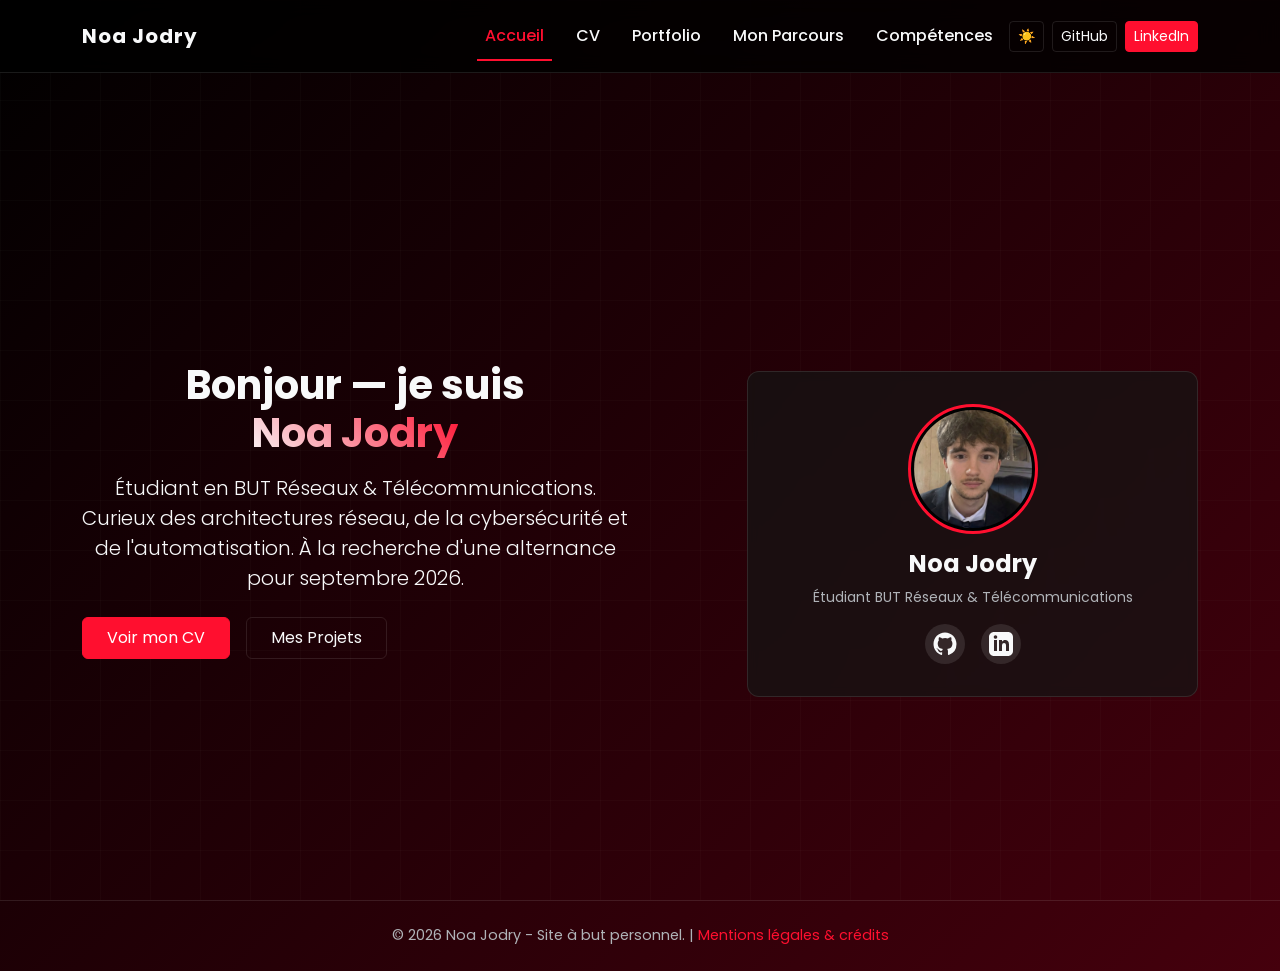
==== index.html @ b51e87b1 "Add files via upload" ====
<!DOCTYPE html>
<html lang="fr">
<head>
  <meta charset="utf-8" />
  <meta name="viewport" content="width=device-width,initial-scale=1" />
  <title>Noa Jodry — Portfolio R&T</title>
  <link href="https://cdn.jsdelivr.net/npm/bootstrap@5.3.2/dist/css/bootstrap.min.css" rel="stylesheet">
  <link rel="stylesheet" href="assets/css/style.css">
  <link rel="icon" type="image/png" href="assets/favicon.png">
</head>
<body>

  <nav id="mainNavbar" class="navbar navbar-expand-lg fixed-top">
    <div class="container">
      <a class="navbar-brand fw-bold" href="index.html">Noa Jodry</a>
      <button class="navbar-toggler" type="button" data-bs-toggle="collapse" data-bs-target="#navCollapse">
        <span class="navbar-toggler-icon"></span>
      </button>
      <div class="collapse navbar-collapse" id="navCollapse">
        <ul class="navbar-nav ms-auto align-items-lg-center">
          <li class="nav-item"><a class="nav-link active" href="index.html">Accueil</a></li>
          <li class="nav-item"><a class="nav-link" href="cv.html">CV</a></li>
          <li class="nav-item"><a class="nav-link" href="portfolio.html">Portfolio</a></li>
          <li class="nav-item"><a class="nav-link" href="parcours.html">Mon Parcours</a></li>
          <li class="nav-item"><a class="nav-link" href="competences.html">Compétences</a></li>
          
          <li class="nav-item ms-2">
            <button id="theme-toggle" class="btn btn-outline-light btn-sm" title="Changer de thème">
              <span id="icon-theme">☀️</span> 
            </button>
          </li>
          
          <li class="nav-item ms-2 d-none d-lg-block"><a class="btn btn-outline-light btn-sm" href="https://github.com/Nowaaa7" target="_blank">GitHub</a></li>
          <li class="nav-item ms-2 d-none d-lg-block"><a class="btn btn-primary btn-sm" href="https://www.linkedin.com/in/noa-jodry-8a71953a7/" target="_blank">LinkedIn</a></li>
        </ul>
      </div>
    </div>
  </nav>

  <section class="hero d-flex align-items-center">
    <div class="container">
      <div class="row align-items-center">
        <div class="col-lg-6 reveal">
          <h1 class="display-4 fw-bold mb-3">
            Bonjour — je suis <br><span class="name-gradient">Noa Jodry</span>
          </h1>
          <p class="lead mb-4">
            Étudiant en BUT Réseaux & Télécommunications. Curieux des architectures réseau, de la cybersécurité et de l'automatisation. À la recherche d'une alternance pour septembre 2026.
          </p>
          <div class="d-flex gap-3">
            <a href="cv.html" class="btn btn-primary px-4 py-2">Voir mon CV</a>
            <a href="portfolio.html" class="btn btn-outline-light px-4 py-2">Mes Projets</a>
          </div>
        </div>
        <div class="col-lg-5 offset-lg-1 mt-5 mt-lg-0 reveal delay-1">
          <div class="profile-card">
            
            <img src="assets/img/profile.png" alt="Noa Jodry" class="profile-img mb-3">
            
            <h3 class="h4 fw-bold">Noa Jodry</h3>
            <p class="text-muted small">Étudiant BUT Réseaux & Télécommunications</p>
            <div class="mt-3 d-flex justify-content-center gap-3">
              <a class="social-btn" href="https://github.com/Nowaaa7" target="_blank" title="GitHub">
                <svg width="24" height="24" viewBox="0 0 24 24" fill="currentColor"><path d="M12 .5C5.65.5.5 5.64.5 12c0 5.08 3.29 9.39 7.86 10.91.58.11.79-.25.79-.56 0-.28-.01-1.02-.01-2-3.2.7-3.88-1.54-3.88-1.54-.53-1.35-1.3-1.71-1.3-1.71-1.06-.72.08-.7.08-.7 1.17.08 1.79 1.2 1.79 1.2 1.04 1.78 2.73 1.27 3.4.97.11-.76.41-1.27.74-1.56-2.56-.29-5.25-1.28-5.25-5.68 0-1.26.45-2.29 1.19-3.1-.12-.29-.52-1.45.11-3.02 0 0 .97-.31 3.17 1.18a11 11 0 0 1 5.77 0c2.2-1.49 3.17-1.18 3.17-1.18.63 1.57.23 2.73.11 3.02.74.81 1.19 1.84 1.19 3.1 0 4.41-2.7 5.39-5.27 5.67.42.36.8 1.07.8 2.16 0 1.56-.01 2.82-.01 3.2 0 .31.21.68.8.56A11.5 11.5 0 0 0 23.5 12C23.5 5.64 18.35.5 12 .5z"></path></svg>
              </a>
              <a class="social-btn" href="https://www.linkedin.com/in/noa-jodry/" target="_blank" title="LinkedIn">
                <svg width="24" height="24" viewBox="0 0 24 24" fill="currentColor"><path d="M19 0h-14c-2.761 0-5 2.239-5 5v14c0 2.761 2.239 5 5 5h14c2.762 0 5-2.239 5-5v-14c0-2.761-2.238-5-5-5zm-11 19h-3v-11h3v11zm-1.5-12.268c-.966 0-1.75-.79-1.75-1.764s.784-1.764 1.75-1.764 1.75.79 1.75 1.764-.783 1.764-1.75 1.764zm13.5 12.268h-3v-5.604c0-3.368-4-3.113-4 0v5.604h-3v-11h3v1.765c1.396-2.586 7-2.777 7 2.476v6.759z"/></svg>
              </a>
            </div>
          </div>
        </div>
      </div>
    </div>
  </section>

  <footer class="site-footer text-center">
    <div class="container">
      <p class="mb-0 text-muted">© <span id="year"></span> Noa Jodry - Site à but personnel. | <a href="mentions_legales.html">Mentions légales & crédits</a></p>
    </div>
  </footer>

  <script src="https://cdn.jsdelivr.net/npm/bootstrap@5.3.2/dist/js/bootstrap.bundle.min.js"></script>
  <script src="assets/js/main.js"></script>
</body>
</html>
---- assets/css/style.css ----
/* =========================================
   VARIABLES & THÈMES
   ========================================= */
@import url('https://fonts.googleapis.com/css2?family=Poppins:wght@300;400;500;600;700&display=swap');

:root {
    /* --- TYPOGRAPHIE --- */
    --font-main: 'Poppins', sans-serif;

    /* --- THÈME PAR DÉFAUT (SOMBRE / ROUGE) --- */
    --primary-color: #ff0f2f;       /* Rouge Néon */
    --secondary-color: #d0001f;     /* Rouge Foncé */
    --bg-body: #000000;             
    --bg-card: rgba(20, 20, 20, 0.7); 
    --text-main: #f8f9fa;           
    --text-muted: #b0b3b8;          
    --border-color: rgba(255, 255, 255, 0.1);
    
    /* Animation SOMBRE (Plus visible) */
    --bg-gradient: linear-gradient(-45deg, #000000, #2b0005, #5c0011, #000000);
}

/* --- THÈME CLAIR (BLANC / BLEU FONCÉ) --- */
[data-theme="light"] {
    --primary-color: #0056b3;       
    --secondary-color: #004494;     
    --bg-body: #ffffff;             
    --bg-card: rgba(255, 255, 255, 0.85); 
    --text-main: #212529;           
    --text-muted: #6c757d;          
    --border-color: rgba(0, 0, 0, 0.1);

    /* Animation CLAIRE (Plus visible) */
    --bg-gradient: linear-gradient(-45deg, #ffffff, #d6eaff, #b3d7ff, #ffffff);
}

/* =========================================
   CONFIGURATION BODY (ANIMATION)
   ========================================= */
html { scroll-behavior: smooth; }

body {
    font-family: var(--font-main);
    color: var(--text-main) !important;
    overflow-x: hidden;
    min-height: 100vh;

    /* APPLICATION DE L'ANIMATION */
    background: var(--bg-gradient) !important; 
    background-size: 400% 400% !important;
    animation: dark-breath 12s ease infinite; 
}
/* =========================================
   LIGHTBOX (Zoom sur image)
   ========================================= */
/* Style pour indiquer que l'image est cliquable */
.zoomable-image {
    cursor: zoom-in;
    transition: transform 0.3s ease, box-shadow 0.3s ease;
}
.zoomable-image:hover {
    transform: scale(1.02);
    box-shadow: 0 5px 15px rgba(255, 15, 47, 0.4);
}
[data-theme="light"] .zoomable-image:hover {
    box-shadow: 0 5px 15px rgba(0, 86, 179, 0.4);
}

/* Le fond noir semi-transparent qui prend tout l'écran */
#lightbox {
    display: none; /* Caché par défaut */
    position: fixed;
    z-index: 9999; /* Au-dessus de tout le reste */
    top: 0;
    left: 0;
    width: 100vw;
    height: 100vh;
    background-color: rgba(0, 0, 0, 0.9);
    align-items: center;
    justify-content: center;
    cursor: zoom-out;
}

/* L'image agrandie au centre */
#lightbox img {
    max-width: 90%;
    max-height: 90vh;
    box-shadow: 0 0 30px rgba(0,0,0,0.8);
    border: 2px solid var(--border-color);
    border-radius: 8px;
    /* Petite animation d'apparition */
    animation: fadeInZoom 0.3s ease; 
}

@keyframes fadeInZoom {
    from { opacity: 0; transform: scale(0.9); }
    to { opacity: 1; transform: scale(1); }
}

/* Le bouton pour fermer (la croix en haut à droite) */
#lightbox-close {
    position: absolute;
    top: 20px;
    right: 30px;
    color: white;
    font-size: 40px;
    font-weight: bold;
    cursor: pointer;
    transition: color 0.3s ease;
}
#lightbox-close:hover {
    color: var(--primary-color);
}
/* La grille "Réseau" qui couvre tout le site */
body::before {
    content: "";
    position: fixed; 
    top: 0; left: 0; width: 100%; height: 100%;
    background-image: 
        linear-gradient(rgba(255, 255, 255, 0.02) 1px, transparent 1px),
        linear-gradient(90deg, rgba(255, 255, 255, 0.02) 1px, transparent 1px);
    background-size: 50px 50px;
    pointer-events: none;
    z-index: -1; 
}

/* Grille noire pour le mode clair */
[data-theme="light"] body::before {
    background-image: 
        linear-gradient(rgba(0, 0, 0, 0.05) 1px, transparent 1px),
        linear-gradient(90deg, rgba(0, 0, 0, 0.05) 1px, transparent 1px) !important;
}

@keyframes dark-breath {
    0% { background-position: 0% 50%; }
    50% { background-position: 100% 50%; }
    100% { background-position: 0% 50%; }
}

::selection { background: var(--primary-color); color: #ffffff; }

/* =========================================
   OVERRIDES BOOTSTRAP 
   ========================================= */
.text-primary { color: var(--primary-color) !important; }
.bg-primary { background-color: var(--primary-color) !important; }
.text-danger { color: var(--primary-color) !important; }
.border-danger { border-color: var(--primary-color) !important; }
.text-muted { color: var(--text-muted) !important; }

.btn-primary {
    background-color: var(--primary-color) !important;
    border-color: var(--primary-color) !important;
    color: white !important;
}
.btn-primary:hover {
    background-color: var(--secondary-color) !important;
    border-color: var(--secondary-color) !important;
}
.btn-outline-primary {
    color: var(--primary-color) !important;
    border-color: var(--primary-color) !important;
}
.btn-outline-primary:hover {
    background-color: var(--primary-color) !important;
    color: #ffffff !important;
}
.btn-outline-light {
    color: var(--text-main) !important;
    border-color: var(--border-color) !important;
}
.btn-outline-light:hover {
    background-color: var(--primary-color) !important;
    border-color: var(--primary-color) !important;
    color: #ffffff !important;
}

a { color: var(--primary-color); text-decoration: none; transition: 0.3s; }
a:hover { color: var(--secondary-color); }
p, h1, h2, h3, h4, h5, h6, li, span, div { color: inherit; }

/* =========================================
   NAVIGATION (Navbar)
   ========================================= */
#mainNavbar {
    background: rgba(0, 0, 0, 0.8);
    backdrop-filter: blur(10px);
    border-bottom: 1px solid var(--border-color);
    padding: 1rem 0;
    transition: all 0.3s ease;
}
[data-theme="light"] #mainNavbar { background: rgba(255, 255, 255, 0.9); }

.navbar-brand { font-weight: 700; letter-spacing: 1px; color: var(--text-main) !important; }
.navbar-brand:hover { color: var(--primary-color) !important; }

.nav-link { font-weight: 500; margin-left: 1rem; position: relative; color: var(--text-main) !important; }
.nav-link:hover, .nav-link.active { color: var(--primary-color) !important; }
.nav-link::after {
    content: ''; position: absolute; width: 0; height: 2px;
    bottom: -5px; left: 0; background-color: var(--primary-color);
    transition: width 0.3s ease;
}
.nav-link:hover::after, .nav-link.active::after { width: 100%; }

/* =========================================
   CARTES & ÉLÉMENTS
   ========================================= */
.card, .profile-card, .sticky-card {
    background-color: var(--bg-card) !important;
    backdrop-filter: blur(5px);
    border: 1px solid var(--border-color) !important;
    border-radius: 12px;
    transition: transform 0.3s, box-shadow 0.3s, border-color 0.3s;
    color: var(--text-main) !important;
}
.profile-card, .sticky-card { padding: 2rem; text-align: center; }
.sticky-card { position: sticky; top: 100px; }

.profile-img {
    width: 130px; height: 130px; border-radius: 50%;
    object-fit: cover; border: 3px solid var(--primary-color);
    padding: 3px; background-color: var(--bg-body);
}

.card:hover, .profile-card:hover {
    transform: translateY(-5px);
    box-shadow: 0 10px 30px rgba(255, 15, 47, 0.15);
    border-color: var(--primary-color) !important;
}

[data-theme="light"] .card:hover { box-shadow: 0 10px 30px rgba(0, 86, 179, 0.15); }

/* Timeline CV */
.timeline-item {
    border-left: 2px solid var(--border-color);
    padding-left: 1.5rem; padding-bottom: 2rem; position: relative;
}
.timeline-item::before {
    content: ''; position: absolute; left: -6px; top: 5px;
    width: 10px; height: 10px; border-radius: 50%;
    background-color: var(--primary-color);
    box-shadow: 0 0 10px var(--primary-color);
}

/* Boutons réseaux sociaux */
.social-btn {
    width: 40px; height: 40px; display: inline-flex;
    align-items: center; justify-content: center;
    border-radius: 50%; background: var(--border-color);
    color: var(--text-main);
    transition: all 0.3s ease; border: 1px solid transparent;
}
.social-btn:hover {
    background: var(--primary-color); color: white;
    box-shadow: 0 0 15px rgba(255, 15, 47, 0.4); transform: translateY(-3px);
}
[data-theme="light"] .social-btn:hover { box-shadow: 0 0 15px rgba(0, 86, 179, 0.4); }

/* Utilitaires */
.name-gradient {
    background: linear-gradient(45deg, var(--text-main), var(--primary-color));
    -webkit-background-clip: text; -webkit-text-fill-color: transparent;
}
.hero { min-height: 100vh; padding-top: 80px; position: relative; background: transparent; }
.site-footer { background: transparent; border-top: 1px solid var(--border-color); padding: 1.5rem 0; font-size: 0.9rem; }
.reveal { opacity: 1; transform: translateY(0); transition: all 0.8s ease; }
.delay-1 { transition-delay: 0.2s; } .delay-2 { transition-delay: 0.4s; }

/* Responsive */
@media (max-width: 991px) {
    #mainNavbar { background: var(--bg-card); }
    .navbar-collapse { padding-top: 1rem; }
    .nav-link { margin: 0.5rem 0; }
    .navbar-nav .btn, .navbar-nav button { width: 100%; margin: 0.5rem 0 !important; text-align: center; }
}
    .hero { text-align: center; padding-top: 120px; }
    .hero h1 { font-size: 2.5rem; }
    .profile-card { margin-top: 3rem; }
}
/* =========================================
   OVERRIDES ONGLETS (Nav Pills)
   ========================================= */
/* Onglet sélectionné (actif) en rouge */
.nav-pills .nav-link.active, 
.nav-pills .show > .nav-link {
    background-color: var(--primary-color) !important;
    color: #ffffff !important;
}

/* Couleur du texte des onglets non sélectionnés */
.nav-pills .nav-link {
    color: var(--text-main) !important;
}

/* Couleur au survol d'un onglet non sélectionné */
.nav-pills .nav-link:hover:not(.active) {
    color: var(--primary-color) !important;
    background-color: rgba(255, 15, 47, 0.1); /* Léger fond rouge transparent */
}
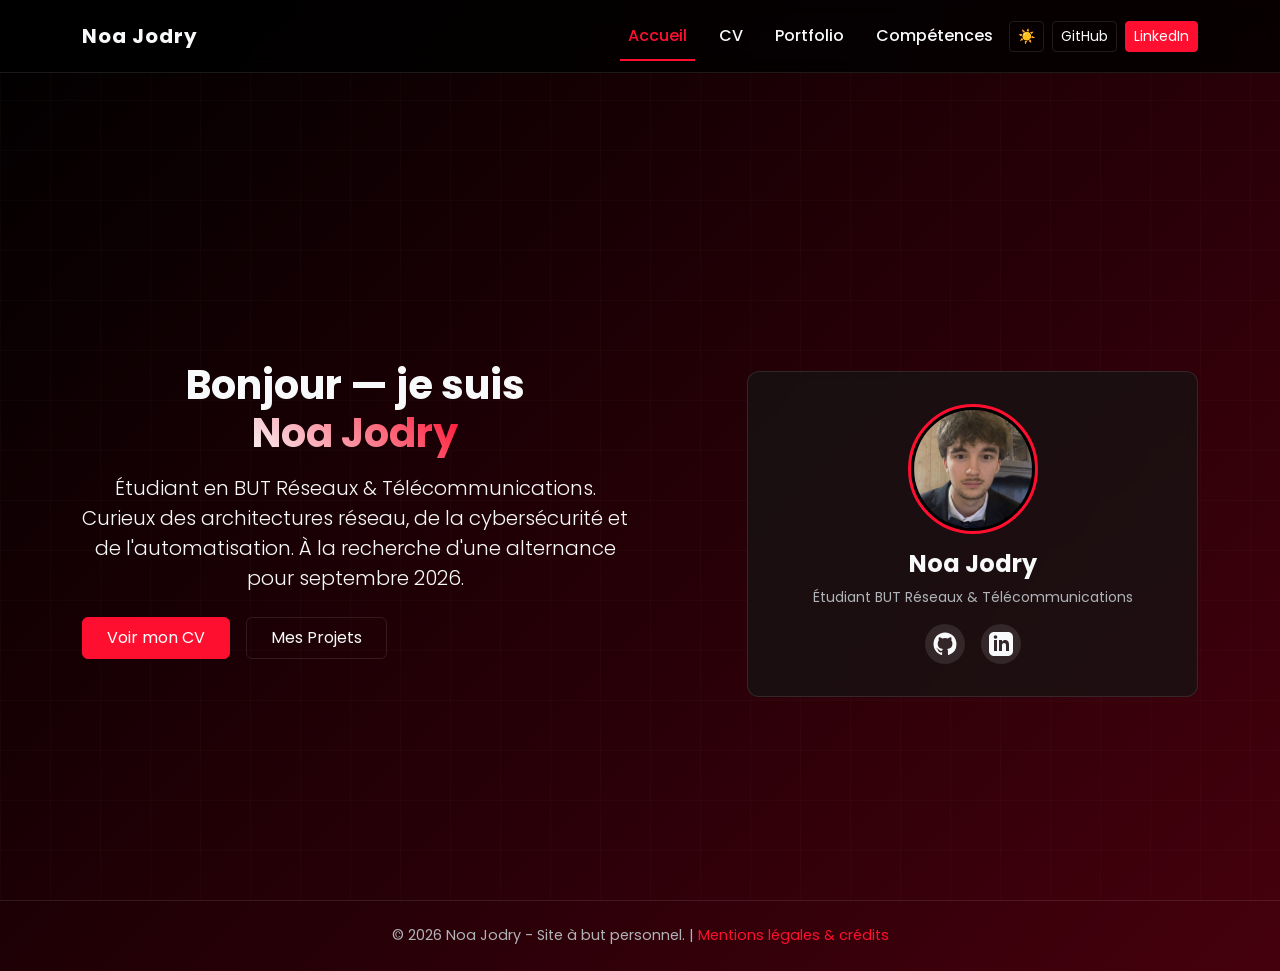
==== commit e09d766b: "Update index.html" ====
--- a/index.html
+++ b/index.html
@@ -21,7 +21,6 @@
           <li class="nav-item"><a class="nav-link active" href="index.html">Accueil</a></li>
           <li class="nav-item"><a class="nav-link" href="cv.html">CV</a></li>
           <li class="nav-item"><a class="nav-link" href="portfolio.html">Portfolio</a></li>
-          <li class="nav-item"><a class="nav-link" href="parcours.html">Mon Parcours</a></li>
           <li class="nav-item"><a class="nav-link" href="competences.html">Compétences</a></li>
           
           <li class="nav-item ms-2">
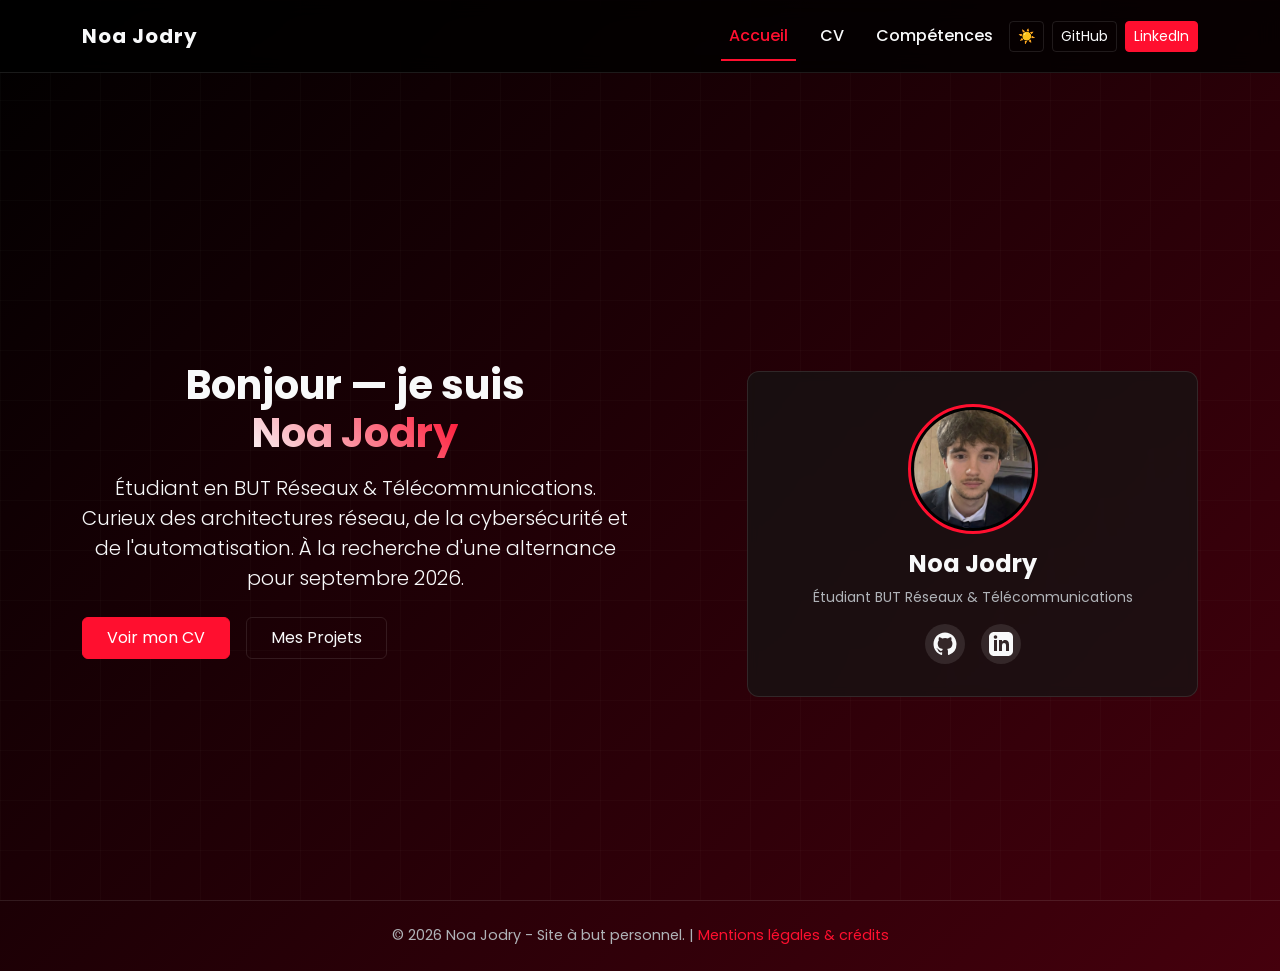
==== commit 625d16cd: "Update index.html" ====
--- a/index.html
+++ b/index.html
@@ -20,7 +20,6 @@
         <ul class="navbar-nav ms-auto align-items-lg-center">
           <li class="nav-item"><a class="nav-link active" href="index.html">Accueil</a></li>
           <li class="nav-item"><a class="nav-link" href="cv.html">CV</a></li>
-          <li class="nav-item"><a class="nav-link" href="portfolio.html">Portfolio</a></li>
           <li class="nav-item"><a class="nav-link" href="competences.html">Compétences</a></li>
           
           <li class="nav-item ms-2">
@@ -30,7 +29,7 @@
           </li>
           
           <li class="nav-item ms-2 d-none d-lg-block"><a class="btn btn-outline-light btn-sm" href="https://github.com/Nowaaa7" target="_blank">GitHub</a></li>
-          <li class="nav-item ms-2 d-none d-lg-block"><a class="btn btn-primary btn-sm" href="https://www.linkedin.com/in/noa-jodry-8a71953a7/" target="_blank">LinkedIn</a></li>
+          <li class="nav-item ms-2 d-none d-lg-block"><a class="btn btn-primary btn-sm" href="www.linkedin.com/in/noa-jodry-8a71953a7" target="_blank">LinkedIn</a></li>
         </ul>
       </div>
     </div>
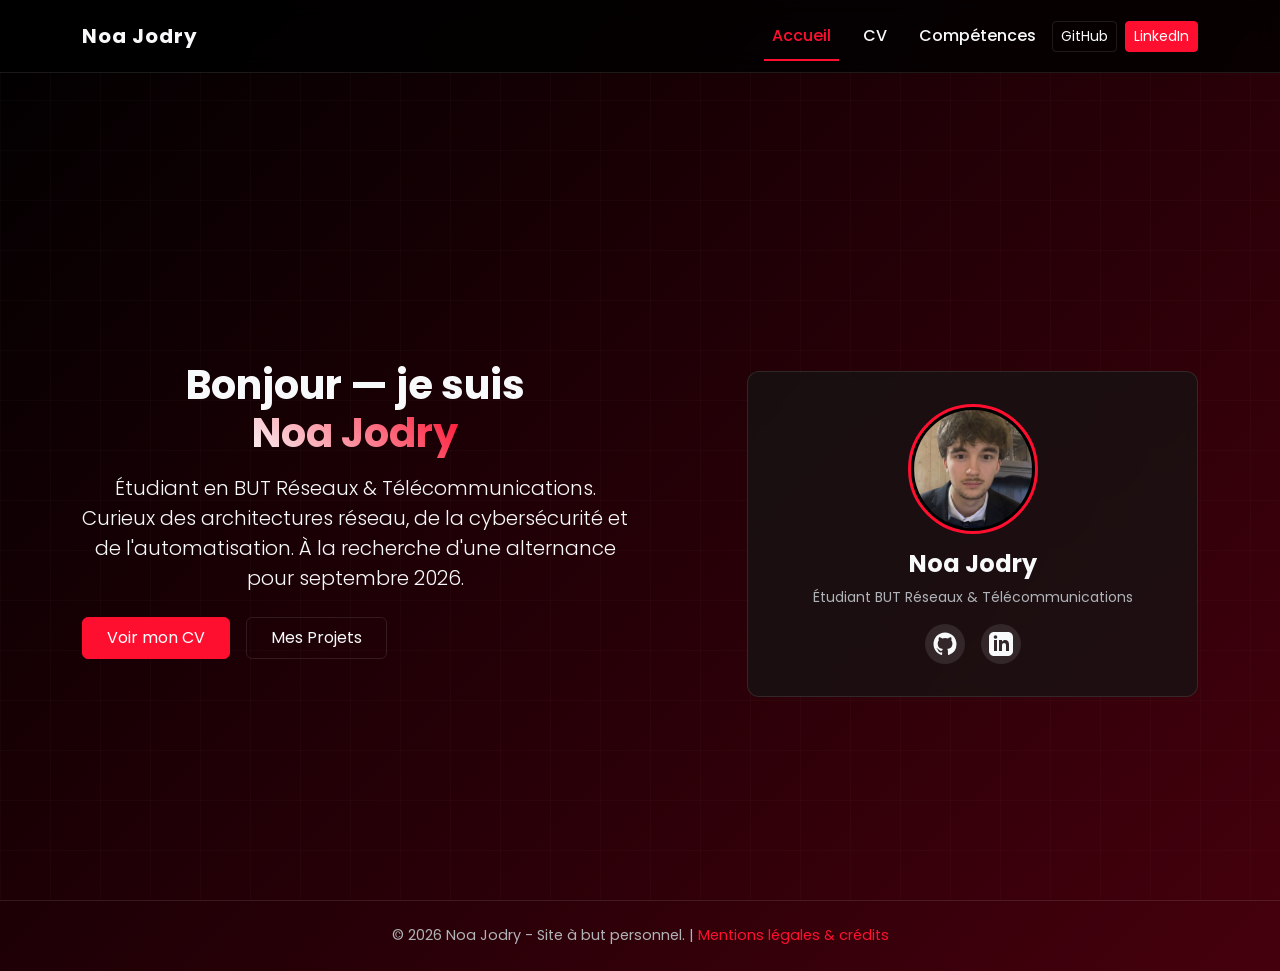
==== commit a5153040: "Update index.html" ====
--- a/index.html
+++ b/index.html
@@ -21,12 +21,6 @@
           <li class="nav-item"><a class="nav-link active" href="index.html">Accueil</a></li>
           <li class="nav-item"><a class="nav-link" href="cv.html">CV</a></li>
           <li class="nav-item"><a class="nav-link" href="competences.html">Compétences</a></li>
-          
-          <li class="nav-item ms-2">
-            <button id="theme-toggle" class="btn btn-outline-light btn-sm" title="Changer de thème">
-              <span id="icon-theme">☀️</span> 
-            </button>
-          </li>
           
           <li class="nav-item ms-2 d-none d-lg-block"><a class="btn btn-outline-light btn-sm" href="https://github.com/Nowaaa7" target="_blank">GitHub</a></li>
           <li class="nav-item ms-2 d-none d-lg-block"><a class="btn btn-primary btn-sm" href="www.linkedin.com/in/noa-jodry-8a71953a7" target="_blank">LinkedIn</a></li>
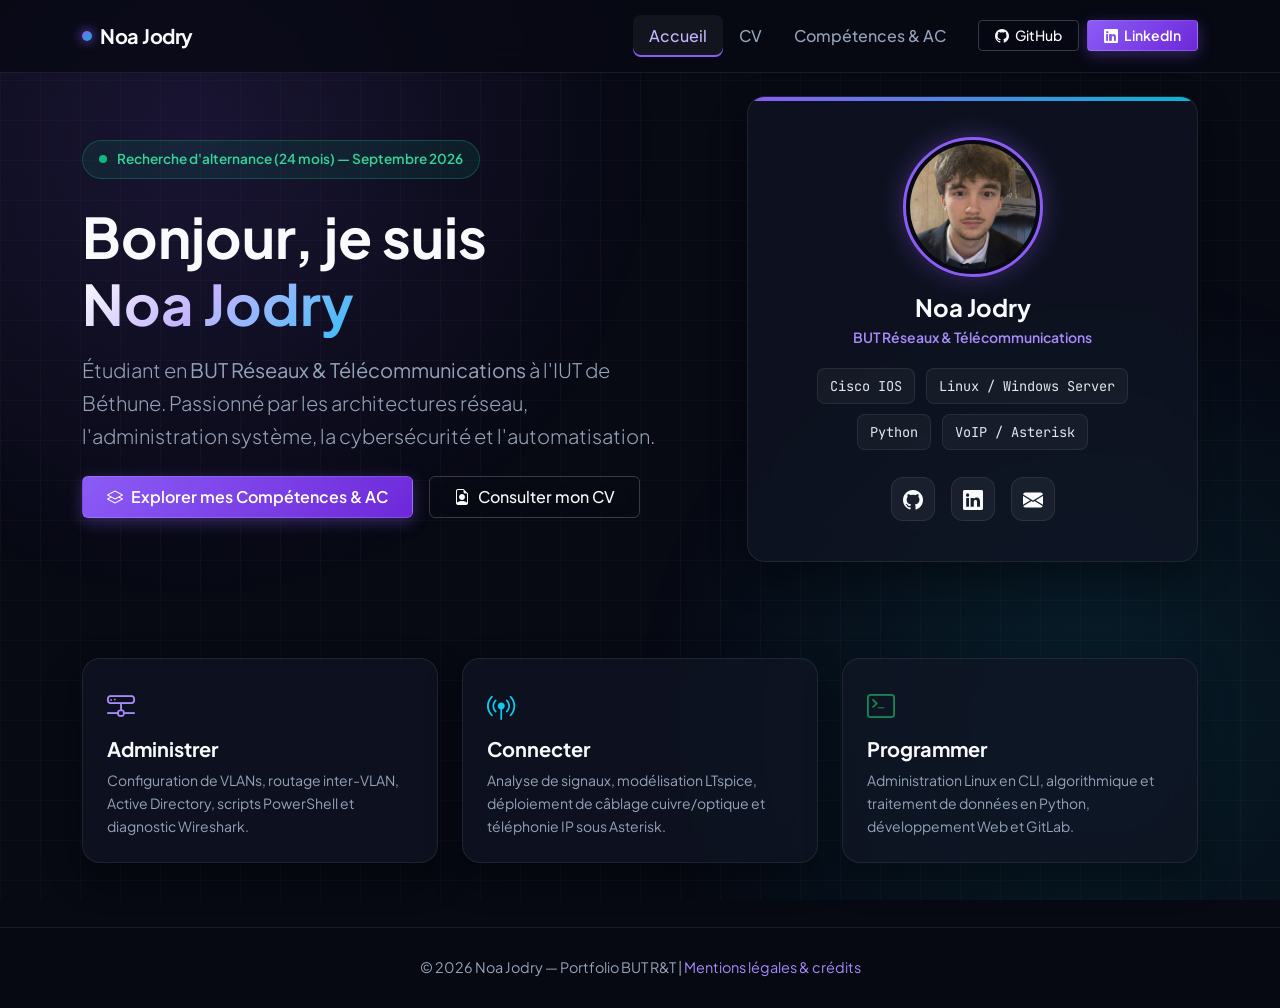
==== commit b6312deb: "Refactor index.html for improved layout and links Updated the portfolio page to enhance navigation a" ====
--- a/index.html
+++ b/index.html
@@ -5,14 +5,17 @@
   <meta name="viewport" content="width=device-width,initial-scale=1" />
   <title>Noa Jodry — Portfolio R&T</title>
   <link href="https://cdn.jsdelivr.net/npm/bootstrap@5.3.2/dist/css/bootstrap.min.css" rel="stylesheet">
+  <link href="https://cdn.jsdelivr.net/npm/bootstrap-icons@1.11.3/font/bootstrap-icons.min.css" rel="stylesheet">
   <link rel="stylesheet" href="assets/css/style.css">
   <link rel="icon" type="image/png" href="assets/favicon.png">
 </head>
 <body>
 
-  <nav id="mainNavbar" class="navbar navbar-expand-lg fixed-top">
+  <nav id="mainNavbar" class="navbar navbar-expand-lg fixed-top navbar-dark">
     <div class="container">
-      <a class="navbar-brand fw-bold" href="index.html">Noa Jodry</a>
+      <a class="navbar-brand fw-bold" href="index.html">
+        <span class="brand-dot"></span> Noa Jodry
+      </a>
       <button class="navbar-toggler" type="button" data-bs-toggle="collapse" data-bs-target="#navCollapse">
         <span class="navbar-toggler-icon"></span>
       </button>
@@ -20,10 +23,17 @@
         <ul class="navbar-nav ms-auto align-items-lg-center">
           <li class="nav-item"><a class="nav-link active" href="index.html">Accueil</a></li>
           <li class="nav-item"><a class="nav-link" href="cv.html">CV</a></li>
-          <li class="nav-item"><a class="nav-link" href="competences.html">Compétences</a></li>
-          
-          <li class="nav-item ms-2 d-none d-lg-block"><a class="btn btn-outline-light btn-sm" href="https://github.com/Nowaaa7" target="_blank">GitHub</a></li>
-          <li class="nav-item ms-2 d-none d-lg-block"><a class="btn btn-primary btn-sm" href="www.linkedin.com/in/noa-jodry-8a71953a7" target="_blank">LinkedIn</a></li>
+          <li class="nav-item"><a class="nav-link" href="competences.html">Compétences & AC</a></li>
+          <li class="nav-item ms-lg-3 mt-2 mt-lg-0">
+            <a class="btn btn-outline-light btn-sm px-3" href="https://github.com/Nowaaa7" target="_blank" rel="noopener">
+              <i class="bi bi-github me-1"></i> GitHub
+            </a>
+          </li>
+          <li class="nav-item ms-lg-2 mt-2 mt-lg-0">
+            <a class="btn btn-primary btn-sm px-3" href="https://www.linkedin.com/in/noa-jodry-8a71953a7/" target="_blank" rel="noopener">
+              <i class="bi bi-linkedin me-1"></i> LinkedIn
+            </a>
+          </li>
         </ul>
       </div>
     </div>
@@ -31,34 +41,77 @@
 
   <section class="hero d-flex align-items-center">
     <div class="container">
-      <div class="row align-items-center">
-        <div class="col-lg-6 reveal">
+      <div class="row align-items-center gy-5">
+        <div class="col-lg-7 reveal">
+          <div class="status-badge">
+            <span class="status-pulse"></span>
+            Recherche d'alternance (24 mois) — Septembre 2026
+          </div>
           <h1 class="display-4 fw-bold mb-3">
-            Bonjour — je suis <br><span class="name-gradient">Noa Jodry</span>
+            Bonjour, je suis <br><span class="name-gradient">Noa Jodry</span>
           </h1>
-          <p class="lead mb-4">
-            Étudiant en BUT Réseaux & Télécommunications. Curieux des architectures réseau, de la cybersécurité et de l'automatisation. À la recherche d'une alternance pour septembre 2026.
+          <p class="lead text-muted mb-4 pe-lg-5">
+            Étudiant en <strong>BUT Réseaux & Télécommunications</strong> à l'IUT de Béthune. Passionné par les architectures réseau, l'administration système, la cybersécurité et l'automatisation.
           </p>
-          <div class="d-flex gap-3">
-            <a href="cv.html" class="btn btn-primary px-4 py-2">Voir mon CV</a>
-            <a href="portfolio.html" class="btn btn-outline-light px-4 py-2">Mes Projets</a>
+          <div class="d-flex flex-wrap gap-3">
+            <a href="competences.html" class="btn btn-primary px-4 py-2">
+              <i class="bi bi-layers me-2"></i>Explorer mes Compétences & AC
+            </a>
+            <a href="cv.html" class="btn btn-outline-light px-4 py-2">
+              <i class="bi bi-file-earmark-person me-2"></i>Consulter mon CV
+            </a>
           </div>
         </div>
-        <div class="col-lg-5 offset-lg-1 mt-5 mt-lg-0 reveal delay-1">
-          <div class="profile-card">
+
+        <div class="col-lg-5 reveal delay-1">
+          <div class="profile-card hover-lift">
+            <img src="assets/img/profile.png" alt="Noa Jodry" class="profile-img mb-3">
+            <h2 class="h4 fw-bold mb-1">Noa Jodry</h2>
+            <p class="text-primary small fw-semibold mb-3">BUT Réseaux & Télécommunications</p>
             
-            <img src="assets/img/profile.png" alt="Noa Jodry" class="profile-img mb-3">
-            
-            <h3 class="h4 fw-bold">Noa Jodry</h3>
-            <p class="text-muted small">Étudiant BUT Réseaux & Télécommunications</p>
-            <div class="mt-3 d-flex justify-content-center gap-3">
-              <a class="social-btn" href="https://github.com/Nowaaa7" target="_blank" title="GitHub">
-                <svg width="24" height="24" viewBox="0 0 24 24" fill="currentColor"><path d="M12 .5C5.65.5.5 5.64.5 12c0 5.08 3.29 9.39 7.86 10.91.58.11.79-.25.79-.56 0-.28-.01-1.02-.01-2-3.2.7-3.88-1.54-3.88-1.54-.53-1.35-1.3-1.71-1.3-1.71-1.06-.72.08-.7.08-.7 1.17.08 1.79 1.2 1.79 1.2 1.04 1.78 2.73 1.27 3.4.97.11-.76.41-1.27.74-1.56-2.56-.29-5.25-1.28-5.25-5.68 0-1.26.45-2.29 1.19-3.1-.12-.29-.52-1.45.11-3.02 0 0 .97-.31 3.17 1.18a11 11 0 0 1 5.77 0c2.2-1.49 3.17-1.18 3.17-1.18.63 1.57.23 2.73.11 3.02.74.81 1.19 1.84 1.19 3.1 0 4.41-2.7 5.39-5.27 5.67.42.36.8 1.07.8 2.16 0 1.56-.01 2.82-.01 3.2 0 .31.21.68.8.56A11.5 11.5 0 0 0 23.5 12C23.5 5.64 18.35.5 12 .5z"></path></svg>
+            <div class="d-flex flex-wrap justify-content-center gap-1 mb-4">
+              <span class="skill-tag">Cisco IOS</span>
+              <span class="skill-tag">Linux / Windows Server</span>
+              <span class="skill-tag">Python</span>
+              <span class="skill-tag">VoIP / Asterisk</span>
+            </div>
+
+            <div class="d-flex justify-content-center gap-3">
+              <a class="social-btn" href="https://github.com/Nowaaa7" target="_blank" rel="noopener" title="GitHub">
+                <i class="bi bi-github fs-5"></i>
               </a>
-              <a class="social-btn" href="https://www.linkedin.com/in/noa-jodry/" target="_blank" title="LinkedIn">
-                <svg width="24" height="24" viewBox="0 0 24 24" fill="currentColor"><path d="M19 0h-14c-2.761 0-5 2.239-5 5v14c0 2.761 2.239 5 5 5h14c2.762 0 5-2.239 5-5v-14c0-2.761-2.238-5-5-5zm-11 19h-3v-11h3v11zm-1.5-12.268c-.966 0-1.75-.79-1.75-1.764s.784-1.764 1.75-1.764 1.75.79 1.75 1.764-.783 1.764-1.75 1.764zm13.5 12.268h-3v-5.604c0-3.368-4-3.113-4 0v5.604h-3v-11h3v1.765c1.396-2.586 7-2.777 7 2.476v6.759z"/></svg>
+              <a class="social-btn" href="https://www.linkedin.com/in/noa-jodry-8a71953a7/" target="_blank" rel="noopener" title="LinkedIn">
+                <i class="bi bi-linkedin fs-5"></i>
+              </a>
+              <a class="social-btn" href="mailto:noajodry7@gmail.com" title="Me contacter par email">
+                <i class="bi bi-envelope-fill fs-5"></i>
               </a>
             </div>
+          </div>
+        </div>
+      </div>
+
+      <!-- Aperçu rapide des 3 pôles du référentiel -->
+      <div class="row g-4 mt-5 pt-4 reveal delay-2">
+        <div class="col-md-4">
+          <div class="glass-card p-4 h-100 hover-lift">
+            <div class="text-primary fs-3 mb-2"><i class="bi bi-hdd-network"></i></div>
+            <h3 class="h5 fw-bold">Administrer</h3>
+            <p class="text-muted small mb-0">Configuration de VLANs, routage inter-VLAN, Active Directory, scripts PowerShell et diagnostic Wireshark.</p>
+          </div>
+        </div>
+        <div class="col-md-4">
+          <div class="glass-card p-4 h-100 hover-lift">
+            <div class="text-info fs-3 mb-2"><i class="bi bi-broadcast-pin"></i></div>
+            <h3 class="h5 fw-bold">Connecter</h3>
+            <p class="text-muted small mb-0">Analyse de signaux, modélisation LTspice, déploiement de câblage cuivre/optique et téléphonie IP sous Asterisk.</p>
+          </div>
+        </div>
+        <div class="col-md-4">
+          <div class="glass-card p-4 h-100 hover-lift">
+            <div class="text-success fs-3 mb-2"><i class="bi bi-terminal"></i></div>
+            <h3 class="h5 fw-bold">Programmer</h3>
+            <p class="text-muted small mb-0">Administration Linux en CLI, algorithmique et traitement de données en Python, développement Web et GitLab.</p>
           </div>
         </div>
       </div>
@@ -67,7 +120,7 @@
 
   <footer class="site-footer text-center">
     <div class="container">
-      <p class="mb-0 text-muted">© <span id="year"></span> Noa Jodry - Site à but personnel. | <a href="mentions_legales.html">Mentions légales & crédits</a></p>
+      <p class="mb-0 text-muted">© <span id="year"></span> Noa Jodry — Portfolio BUT R&T | <a href="mentions_legales.html">Mentions légales & crédits</a></p>
     </div>
   </footer>
 
--- a/assets/css/style.css
+++ b/assets/css/style.css
@@ -1,300 +1,540 @@
-/* =========================================
-   VARIABLES & THÈMES
-   ========================================= */
-@import url('https://fonts.googleapis.com/css2?family=Poppins:wght@300;400;500;600;700&display=swap');
+@import url('https://fonts.googleapis.com/css2?family=JetBrains+Mono:wght@400;500;600&family=Plus+Jakarta+Sans:wght@300;400;500;600;700;800&display=swap');
 
 :root {
-    /* --- TYPOGRAPHIE --- */
-    --font-main: 'Poppins', sans-serif;
-
-    /* --- THÈME PAR DÉFAUT (SOMBRE / ROUGE) --- */
-    --primary-color: #ff0f2f;       /* Rouge Néon */
-    --secondary-color: #d0001f;     /* Rouge Foncé */
-    --bg-body: #000000;             
-    --bg-card: rgba(20, 20, 20, 0.7); 
-    --text-main: #f8f9fa;           
-    --text-muted: #b0b3b8;          
-    --border-color: rgba(255, 255, 255, 0.1);
-    
-    /* Animation SOMBRE (Plus visible) */
-    --bg-gradient: linear-gradient(-45deg, #000000, #2b0005, #5c0011, #000000);
-}
-
-/* --- THÈME CLAIR (BLANC / BLEU FONCÉ) --- */
-[data-theme="light"] {
-    --primary-color: #0056b3;       
-    --secondary-color: #004494;     
-    --bg-body: #ffffff;             
-    --bg-card: rgba(255, 255, 255, 0.85); 
-    --text-main: #212529;           
-    --text-muted: #6c757d;          
-    --border-color: rgba(0, 0, 0, 0.1);
-
-    /* Animation CLAIRE (Plus visible) */
-    --bg-gradient: linear-gradient(-45deg, #ffffff, #d6eaff, #b3d7ff, #ffffff);
-}
-
-/* =========================================
-   CONFIGURATION BODY (ANIMATION)
-   ========================================= */
-html { scroll-behavior: smooth; }
+  --bg-dark: #070913;
+  --bg-card: rgba(17, 22, 37, 0.72);
+  --bg-card-hover: rgba(24, 31, 52, 0.85);
+  --primary: #8b5cf6;
+  --primary-glow: rgba(139, 92, 246, 0.35);
+  --secondary: #06b6d4;
+  --secondary-glow: rgba(6, 182, 212, 0.25);
+  --accent-success: #10b981;
+  --accent-warning: #f59e0b;
+  --accent-danger: #ef4444;
+  --text-main: #f8fafc;
+  --text-muted: #94a3b8;
+  --border-glass: rgba(255, 255, 255, 0.08);
+  --border-highlight: rgba(139, 92, 246, 0.4);
+}
+
+* {
+  box-sizing: border-box;
+}
+
+html {
+  scroll-behavior: smooth;
+}
 
 body {
-    font-family: var(--font-main);
-    color: var(--text-main) !important;
-    overflow-x: hidden;
-    min-height: 100vh;
-
-    /* APPLICATION DE L'ANIMATION */
-    background: var(--bg-gradient) !important; 
-    background-size: 400% 400% !important;
-    animation: dark-breath 12s ease infinite; 
-}
-/* =========================================
-   LIGHTBOX (Zoom sur image)
-   ========================================= */
-/* Style pour indiquer que l'image est cliquable */
+  font-family: 'Plus Jakarta Sans', sans-serif;
+  background-color: var(--bg-dark);
+  color: var(--text-main);
+  line-height: 1.65;
+  overflow-x: hidden;
+  position: relative;
+  min-height: 100vh;
+  display: flex;
+  flex-direction: column;
+}
+
+/* Fond grille cyber + halos lumineux */
+body::before {
+  content: "";
+  position: fixed;
+  inset: 0;
+  background-image: 
+    radial-gradient(circle at 15% 15%, rgba(139, 92, 246, 0.14), transparent 35%),
+    radial-gradient(circle at 85% 80%, rgba(6, 182, 212, 0.12), transparent 35%),
+    linear-gradient(rgba(255, 255, 255, 0.025) 1px, transparent 1px),
+    linear-gradient(90deg, rgba(255, 255, 255, 0.025) 1px, transparent 1px);
+  background-size: 100% 100%, 100% 100%, 40px 40px, 40px 40px;
+  z-index: -1;
+  pointer-events: none;
+}
+
+code, .mono {
+  font-family: 'JetBrains Mono', monospace;
+  font-size: 0.88em;
+  color: #c4b5fd;
+  background: rgba(139, 92, 246, 0.12);
+  padding: 0.15rem 0.4rem;
+  border-radius: 6px;
+}
+
+/* Typographie & Dégradés */
+.name-gradient {
+  background: linear-gradient(135deg, #ffffff 0%, #c4b5fd 45%, #38bdf8 100%);
+  -webkit-background-clip: text;
+  -webkit-text-fill-color: transparent;
+  background-clip: text;
+}
+
+.text-muted {
+  color: var(--text-muted) !important;
+}
+
+.text-primary {
+  color: #a78bfa !important;
+}
+
+/* Navbar Glassmorphism */
+#mainNavbar {
+  background: rgba(7, 9, 19, 0.75);
+  backdrop-filter: blur(16px);
+  -webkit-backdrop-filter: blur(16px);
+  border-bottom: 1px solid var(--border-glass);
+  padding: 0.9rem 0;
+  transition: all 0.3s ease;
+}
+
+#mainNavbar.scrolled {
+  padding: 0.6rem 0;
+  background: rgba(7, 9, 19, 0.92);
+  box-shadow: 0 10px 30px rgba(0, 0, 0, 0.5);
+}
+
+.navbar-brand {
+  font-size: 1.25rem;
+  letter-spacing: -0.5px;
+  color: var(--text-main) !important;
+  display: flex;
+  align-items: center;
+  gap: 0.5rem;
+}
+
+.brand-dot {
+  width: 10px;
+  height: 10px;
+  background: linear-gradient(135deg, var(--primary), var(--secondary));
+  border-radius: 50%;
+  display: inline-block;
+  box-shadow: 0 0 12px var(--primary);
+}
+
+.navbar-nav .nav-link {
+  color: var(--text-muted) !important;
+  font-weight: 500;
+  padding: 0.5rem 1rem !important;
+  border-radius: 8px;
+  transition: all 0.25s ease;
+}
+
+.navbar-nav .nav-link:hover,
+.navbar-nav .nav-link.active {
+  color: var(--text-main) !important;
+  background: rgba(255, 255, 255, 0.05);
+}
+
+.navbar-nav .nav-link.active {
+  color: #c4b5fd !important;
+  box-shadow: inset 0 -2px 0 var(--primary);
+}
+
+/* Boutons */
+.btn-primary {
+  background: linear-gradient(135deg, var(--primary) 0%, #6d28d9 100%);
+  border: 1px solid rgba(255, 255, 255, 0.15);
+  box-shadow: 0 4px 15px var(--primary-glow);
+  font-weight: 600;
+  transition: all 0.25s ease;
+}
+
+.btn-primary:hover {
+  transform: translateY(-2px);
+  box-shadow: 0 8px 25px var(--primary-glow);
+  background: linear-gradient(135deg, #9333ea 0%, #5b21b6 100%);
+}
+
+.btn-outline-light {
+  border-color: rgba(255, 255, 255, 0.2);
+  color: var(--text-main);
+  font-weight: 500;
+  backdrop-filter: blur(8px);
+  transition: all 0.25s ease;
+}
+
+.btn-outline-light:hover {
+  background: rgba(255, 255, 255, 0.1);
+  border-color: rgba(255, 255, 255, 0.4);
+  color: #fff;
+  transform: translateY(-2px);
+}
+
+/* Cartes Glassmorphism */
+.glass-card, .card, .profile-card, .sticky-card {
+  background: var(--bg-card);
+  backdrop-filter: blur(16px);
+  -webkit-backdrop-filter: blur(16px);
+  border: 1px solid var(--border-glass);
+  border-radius: 18px;
+  color: var(--text-main);
+  box-shadow: 0 15px 35px rgba(0, 0, 0, 0.35);
+  transition: transform 0.3s ease, border-color 0.3s ease, box-shadow 0.3s ease;
+}
+
+.hover-lift:hover {
+  transform: translateY(-5px);
+  border-color: var(--border-highlight);
+  box-shadow: 0 20px 40px rgba(0, 0, 0, 0.45), 0 0 25px rgba(139, 92, 246, 0.12);
+}
+
+/* Section Hero (Accueil) */
+.hero {
+  min-height: 88vh;
+  padding-top: 6rem;
+  padding-bottom: 4rem;
+}
+
+.status-badge {
+  display: inline-flex;
+  align-items: center;
+  gap: 0.6rem;
+  padding: 0.45rem 1rem;
+  background: rgba(16, 185, 129, 0.1);
+  border: 1px solid rgba(16, 185, 129, 0.3);
+  border-radius: 50px;
+  color: #34d399;
+  font-size: 0.85rem;
+  font-weight: 600;
+  margin-bottom: 1.5rem;
+}
+
+.status-pulse {
+  width: 8px;
+  height: 8px;
+  background-color: #10b981;
+  border-radius: 50%;
+  box-shadow: 0 0 0 0 rgba(16, 185, 129, 0.7);
+  animation: pulse-green 2s infinite;
+}
+
+@keyframes pulse-green {
+  0% { box-shadow: 0 0 0 0 rgba(16, 185, 129, 0.7); }
+  70% { box-shadow: 0 0 0 8px rgba(16, 185, 129, 0); }
+  100% { box-shadow: 0 0 0 0 rgba(16, 185, 129, 0); }
+}
+
+.profile-card {
+  padding: 2.5rem 2rem;
+  text-align: center;
+  position: relative;
+  overflow: hidden;
+}
+
+.profile-card::before {
+  content: "";
+  position: absolute;
+  top: 0;
+  left: 0;
+  right: 0;
+  height: 4px;
+  background: linear-gradient(90deg, var(--primary), var(--secondary));
+}
+
+.profile-img {
+  width: 140px;
+  height: 140px;
+  object-fit: cover;
+  border-radius: 50%;
+  border: 3px solid var(--primary);
+  padding: 4px;
+  background: var(--bg-dark);
+  box-shadow: 0 0 25px var(--primary-glow);
+}
+
+.social-btn {
+  width: 44px;
+  height: 44px;
+  border-radius: 12px;
+  background: rgba(255, 255, 255, 0.05);
+  border: 1px solid var(--border-glass);
+  display: inline-flex;
+  align-items: center;
+  justify-content: center;
+  color: var(--text-main);
+  text-decoration: none;
+  transition: all 0.25s ease;
+}
+
+.social-btn:hover {
+  background: var(--primary);
+  color: #fff;
+  transform: translateY(-3px);
+  box-shadow: 0 8px 20px var(--primary-glow);
+}
+
+/* CV : Sticky Card & Timeline */
+.sticky-card {
+  padding: 2rem;
+  position: sticky;
+  top: 100px;
+}
+
+.timeline {
+  position: relative;
+  padding-left: 1.75rem;
+  border-left: 2px solid rgba(139, 92, 246, 0.3);
+}
+
+.timeline-item {
+  position: relative;
+  margin-bottom: 2rem;
+}
+
+.timeline-item:last-child {
+  margin-bottom: 0;
+}
+
+.timeline-item::before {
+  content: "";
+  position: absolute;
+  left: -2.15rem;
+  top: 0.35rem;
+  width: 12px;
+  height: 12px;
+  border-radius: 50%;
+  background: var(--primary);
+  border: 2px solid var(--bg-dark);
+  box-shadow: 0 0 10px var(--primary);
+}
+
+.skill-tag {
+  display: inline-block;
+  padding: 0.35rem 0.75rem;
+  margin: 0.2rem;
+  background: rgba(255, 255, 255, 0.04);
+  border: 1px solid var(--border-glass);
+  border-radius: 8px;
+  font-size: 0.85rem;
+  font-family: 'JetBrains Mono', monospace;
+  color: #e2e8f0;
+  transition: all 0.2s ease;
+}
+
+.skill-tag:hover {
+  border-color: var(--primary);
+  background: rgba(139, 92, 246, 0.15);
+  color: #fff;
+}
+
+/* Page Compétences : Onglets (Pills) */
+.nav-pills .nav-link {
+  background: var(--bg-card);
+  border: 1px solid var(--border-glass);
+  color: var(--text-muted);
+  font-weight: 600;
+  padding: 0.9rem 1.2rem;
+  border-radius: 14px;
+  margin: 0 0.35rem;
+  transition: all 0.25s ease;
+}
+
+.nav-pills .nav-link:hover {
+  color: var(--text-main);
+  border-color: rgba(255, 255, 255, 0.2);
+}
+
+.nav-pills .nav-link.active {
+  background: linear-gradient(135deg, rgba(139, 92, 246, 0.25), rgba(6, 182, 212, 0.15));
+  border-color: var(--primary);
+  color: #fff;
+  box-shadow: 0 8px 25px rgba(139, 92, 246, 0.2);
+}
+
+/* Accordéons & Grille Réflexive */
+.accordion-item {
+  background: rgba(15, 20, 35, 0.6) !important;
+  border: 1px solid var(--border-glass) !important;
+  border-radius: 14px !important;
+  margin-bottom: 1rem;
+  overflow: hidden;
+}
+
+.accordion-button {
+  background: transparent !important;
+  color: var(--text-main) !important;
+  font-weight: 600;
+  padding: 1.15rem 1.4rem;
+  box-shadow: none !important;
+}
+
+.accordion-button:not(.collapsed) {
+  background: rgba(139, 92, 246, 0.12) !important;
+  color: #c4b5fd !important;
+  border-bottom: 1px solid var(--border-glass);
+}
+
+.accordion-button::after {
+  filter: invert(1) brightness(200%);
+}
+
+.ac-code {
+  font-family: 'JetBrains Mono', monospace;
+  background: rgba(139, 92, 246, 0.2);
+  color: #c4b5fd;
+  border: 1px solid rgba(139, 92, 246, 0.35);
+  padding: 0.25rem 0.65rem;
+  border-radius: 8px;
+  margin-right: 0.85rem;
+  font-size: 0.85rem;
+  white-space: nowrap;
+}
+
+.reflexive-grid {
+  display: grid;
+  grid-template-columns: repeat(auto-fit, minmax(280px, 1fr));
+  gap: 1rem;
+  margin-top: 1rem;
+}
+
+.reflexive-box {
+  background: rgba(255, 255, 255, 0.025);
+  border: 1px solid var(--border-glass);
+  border-left: 3px solid var(--primary);
+  border-radius: 10px;
+  padding: 1rem 1.1rem;
+}
+
+.reflexive-box.box-why { border-left-color: #38bdf8; }
+.reflexive-box.box-how { border-left-color: #a78bfa; }
+.reflexive-box.box-diff { border-left-color: var(--accent-warning); }
+.reflexive-box.box-learn { border-left-color: var(--accent-success); }
+.reflexive-box.box-next { border-left-color: #f472b6; }
+
+.reflexive-title {
+  font-size: 0.8rem;
+  text-transform: uppercase;
+  letter-spacing: 0.05em;
+  font-weight: 700;
+  margin-bottom: 0.4rem;
+  display: flex;
+  align-items: center;
+  gap: 0.4rem;
+  color: #e2e8f0;
+}
+
+.reflexive-box p {
+  margin-bottom: 0;
+  font-size: 0.92rem;
+  color: #cbd5e1;
+}
+
+/* Galerie de traces & Lightbox */
+.traces-container {
+  background: rgba(7, 9, 19, 0.55);
+  border: 1px dashed rgba(139, 92, 246, 0.35);
+  border-radius: 12px;
+  padding: 1.25rem;
+  margin-top: 1.5rem;
+}
+
 .zoomable-image {
-    cursor: zoom-in;
-    transition: transform 0.3s ease, box-shadow 0.3s ease;
-}
+  cursor: zoom-in;
+  transition: transform 0.3s ease, border-color 0.3s ease, box-shadow 0.3s ease;
+  width: 100%;
+  max-height: 210px;
+  object-fit: cover;
+  border-radius: 10px;
+  border: 1px solid var(--border-glass);
+}
+
 .zoomable-image:hover {
-    transform: scale(1.02);
-    box-shadow: 0 5px 15px rgba(255, 15, 47, 0.4);
-}
-[data-theme="light"] .zoomable-image:hover {
-    box-shadow: 0 5px 15px rgba(0, 86, 179, 0.4);
-}
-
-/* Le fond noir semi-transparent qui prend tout l'écran */
+  transform: scale(1.02);
+  border-color: var(--primary);
+  box-shadow: 0 8px 25px rgba(139, 92, 246, 0.25);
+}
+
 #lightbox {
-    display: none; /* Caché par défaut */
-    position: fixed;
-    z-index: 9999; /* Au-dessus de tout le reste */
-    top: 0;
-    left: 0;
-    width: 100vw;
-    height: 100vh;
-    background-color: rgba(0, 0, 0, 0.9);
-    align-items: center;
-    justify-content: center;
-    cursor: zoom-out;
-}
-
-/* L'image agrandie au centre */
-#lightbox img {
-    max-width: 90%;
-    max-height: 90vh;
-    box-shadow: 0 0 30px rgba(0,0,0,0.8);
-    border: 2px solid var(--border-color);
-    border-radius: 8px;
-    /* Petite animation d'apparition */
-    animation: fadeInZoom 0.3s ease; 
-}
-
-@keyframes fadeInZoom {
-    from { opacity: 0; transform: scale(0.9); }
-    to { opacity: 1; transform: scale(1); }
-}
-
-/* Le bouton pour fermer (la croix en haut à droite) */
+  display: none;
+  position: fixed;
+  z-index: 9999;
+  inset: 0;
+  background: rgba(5, 7, 15, 0.92);
+  backdrop-filter: blur(10px);
+  align-items: center;
+  justify-content: center;
+  padding: 2rem;
+}
+
+#lightbox.active {
+  display: flex;
+}
+
+#lightbox-img {
+  max-width: 90%;
+  max-height: 85vh;
+  border-radius: 12px;
+  border: 1px solid var(--border-highlight);
+  box-shadow: 0 25px 60px rgba(0, 0, 0, 0.8);
+}
+
 #lightbox-close {
-    position: absolute;
-    top: 20px;
-    right: 30px;
-    color: white;
-    font-size: 40px;
-    font-weight: bold;
-    cursor: pointer;
-    transition: color 0.3s ease;
-}
+  position: absolute;
+  top: 25px;
+  right: 35px;
+  font-size: 2.5rem;
+  color: #fff;
+  cursor: pointer;
+  line-height: 1;
+  transition: color 0.2s;
+}
+
 #lightbox-close:hover {
-    color: var(--primary-color);
-}
-/* La grille "Réseau" qui couvre tout le site */
-body::before {
-    content: "";
-    position: fixed; 
-    top: 0; left: 0; width: 100%; height: 100%;
-    background-image: 
-        linear-gradient(rgba(255, 255, 255, 0.02) 1px, transparent 1px),
-        linear-gradient(90deg, rgba(255, 255, 255, 0.02) 1px, transparent 1px);
-    background-size: 50px 50px;
-    pointer-events: none;
-    z-index: -1; 
-}
-
-/* Grille noire pour le mode clair */
-[data-theme="light"] body::before {
-    background-image: 
-        linear-gradient(rgba(0, 0, 0, 0.05) 1px, transparent 1px),
-        linear-gradient(90deg, rgba(0, 0, 0, 0.05) 1px, transparent 1px) !important;
-}
-
-@keyframes dark-breath {
-    0% { background-position: 0% 50%; }
-    50% { background-position: 100% 50%; }
-    100% { background-position: 0% 50%; }
-}
-
-::selection { background: var(--primary-color); color: #ffffff; }
-
-/* =========================================
-   OVERRIDES BOOTSTRAP 
-   ========================================= */
-.text-primary { color: var(--primary-color) !important; }
-.bg-primary { background-color: var(--primary-color) !important; }
-.text-danger { color: var(--primary-color) !important; }
-.border-danger { border-color: var(--primary-color) !important; }
-.text-muted { color: var(--text-muted) !important; }
-
-.btn-primary {
-    background-color: var(--primary-color) !important;
-    border-color: var(--primary-color) !important;
-    color: white !important;
-}
-.btn-primary:hover {
-    background-color: var(--secondary-color) !important;
-    border-color: var(--secondary-color) !important;
-}
-.btn-outline-primary {
-    color: var(--primary-color) !important;
-    border-color: var(--primary-color) !important;
-}
-.btn-outline-primary:hover {
-    background-color: var(--primary-color) !important;
-    color: #ffffff !important;
-}
-.btn-outline-light {
-    color: var(--text-main) !important;
-    border-color: var(--border-color) !important;
-}
-.btn-outline-light:hover {
-    background-color: var(--primary-color) !important;
-    border-color: var(--primary-color) !important;
-    color: #ffffff !important;
-}
-
-a { color: var(--primary-color); text-decoration: none; transition: 0.3s; }
-a:hover { color: var(--secondary-color); }
-p, h1, h2, h3, h4, h5, h6, li, span, div { color: inherit; }
-
-/* =========================================
-   NAVIGATION (Navbar)
-   ========================================= */
-#mainNavbar {
-    background: rgba(0, 0, 0, 0.8);
-    backdrop-filter: blur(10px);
-    border-bottom: 1px solid var(--border-color);
-    padding: 1rem 0;
-    transition: all 0.3s ease;
-}
-[data-theme="light"] #mainNavbar { background: rgba(255, 255, 255, 0.9); }
-
-.navbar-brand { font-weight: 700; letter-spacing: 1px; color: var(--text-main) !important; }
-.navbar-brand:hover { color: var(--primary-color) !important; }
-
-.nav-link { font-weight: 500; margin-left: 1rem; position: relative; color: var(--text-main) !important; }
-.nav-link:hover, .nav-link.active { color: var(--primary-color) !important; }
-.nav-link::after {
-    content: ''; position: absolute; width: 0; height: 2px;
-    bottom: -5px; left: 0; background-color: var(--primary-color);
-    transition: width 0.3s ease;
-}
-.nav-link:hover::after, .nav-link.active::after { width: 100%; }
-
-/* =========================================
-   CARTES & ÉLÉMENTS
-   ========================================= */
-.card, .profile-card, .sticky-card {
-    background-color: var(--bg-card) !important;
-    backdrop-filter: blur(5px);
-    border: 1px solid var(--border-color) !important;
-    border-radius: 12px;
-    transition: transform 0.3s, box-shadow 0.3s, border-color 0.3s;
-    color: var(--text-main) !important;
-}
-.profile-card, .sticky-card { padding: 2rem; text-align: center; }
-.sticky-card { position: sticky; top: 100px; }
-
-.profile-img {
-    width: 130px; height: 130px; border-radius: 50%;
-    object-fit: cover; border: 3px solid var(--primary-color);
-    padding: 3px; background-color: var(--bg-body);
-}
-
-.card:hover, .profile-card:hover {
-    transform: translateY(-5px);
-    box-shadow: 0 10px 30px rgba(255, 15, 47, 0.15);
-    border-color: var(--primary-color) !important;
-}
-
-[data-theme="light"] .card:hover { box-shadow: 0 10px 30px rgba(0, 86, 179, 0.15); }
-
-/* Timeline CV */
-.timeline-item {
-    border-left: 2px solid var(--border-color);
-    padding-left: 1.5rem; padding-bottom: 2rem; position: relative;
-}
-.timeline-item::before {
-    content: ''; position: absolute; left: -6px; top: 5px;
-    width: 10px; height: 10px; border-radius: 50%;
-    background-color: var(--primary-color);
-    box-shadow: 0 0 10px var(--primary-color);
-}
-
-/* Boutons réseaux sociaux */
-.social-btn {
-    width: 40px; height: 40px; display: inline-flex;
-    align-items: center; justify-content: center;
-    border-radius: 50%; background: var(--border-color);
-    color: var(--text-main);
-    transition: all 0.3s ease; border: 1px solid transparent;
-}
-.social-btn:hover {
-    background: var(--primary-color); color: white;
-    box-shadow: 0 0 15px rgba(255, 15, 47, 0.4); transform: translateY(-3px);
-}
-[data-theme="light"] .social-btn:hover { box-shadow: 0 0 15px rgba(0, 86, 179, 0.4); }
-
-/* Utilitaires */
-.name-gradient {
-    background: linear-gradient(45deg, var(--text-main), var(--primary-color));
-    -webkit-background-clip: text; -webkit-text-fill-color: transparent;
-}
-.hero { min-height: 100vh; padding-top: 80px; position: relative; background: transparent; }
-.site-footer { background: transparent; border-top: 1px solid var(--border-color); padding: 1.5rem 0; font-size: 0.9rem; }
-.reveal { opacity: 1; transform: translateY(0); transition: all 0.8s ease; }
-.delay-1 { transition-delay: 0.2s; } .delay-2 { transition-delay: 0.4s; }
-
-/* Responsive */
-@media (max-width: 991px) {
-    #mainNavbar { background: var(--bg-card); }
-    .navbar-collapse { padding-top: 1rem; }
-    .nav-link { margin: 0.5rem 0; }
-    .navbar-nav .btn, .navbar-nav button { width: 100%; margin: 0.5rem 0 !important; text-align: center; }
-}
-    .hero { text-align: center; padding-top: 120px; }
-    .hero h1 { font-size: 2.5rem; }
-    .profile-card { margin-top: 3rem; }
-}
-/* =========================================
-   OVERRIDES ONGLETS (Nav Pills)
-   ========================================= */
-/* Onglet sélectionné (actif) en rouge */
-.nav-pills .nav-link.active, 
-.nav-pills .show > .nav-link {
-    background-color: var(--primary-color) !important;
-    color: #ffffff !important;
-}
-
-/* Couleur du texte des onglets non sélectionnés */
-.nav-pills .nav-link {
-    color: var(--text-main) !important;
-}
-
-/* Couleur au survol d'un onglet non sélectionné */
-.nav-pills .nav-link:hover:not(.active) {
-    color: var(--primary-color) !important;
-    background-color: rgba(255, 15, 47, 0.1); /* Léger fond rouge transparent */
-}
+  color: var(--primary);
+}
+
+/* Animations d'apparition */
+.reveal {
+  opacity: 0;
+  transform: translateY(20px);
+  transition: opacity 0.6s ease-out, transform 0.6s ease-out;
+}
+
+.reveal.active {
+  opacity: 1;
+  transform: translateY(0);
+}
+
+.delay-1 { transition-delay: 0.15s; }
+.delay-2 { transition-delay: 0.3s; }
+
+/* Footer & Bouton Haut de page */
+.site-footer {
+  margin-top: auto;
+  border-top: 1px solid var(--border-glass);
+  background: rgba(7, 9, 19, 0.8);
+  padding: 1.75rem 0;
+  font-size: 0.9rem;
+}
+
+.site-footer a {
+  color: #a78bfa;
+  text-decoration: none;
+}
+
+.site-footer a:hover {
+  text-decoration: underline;
+}
+
+#backToTop {
+  position: fixed;
+  bottom: 25px;
+  right: 25px;
+  width: 44px;
+  height: 44px;
+  border-radius: 12px;
+  background: var(--primary);
+  color: #fff;
+  border: none;
+  display: none;
+  align-items: center;
+  justify-content: center;
+  box-shadow: 0 8px 20px var(--primary-glow);
+  cursor: pointer;
+  z-index: 1000;
+  transition: transform 0.2s ease;
+}
+
+#backToTop:hover {
+  transform: translateY(-3px);
+}
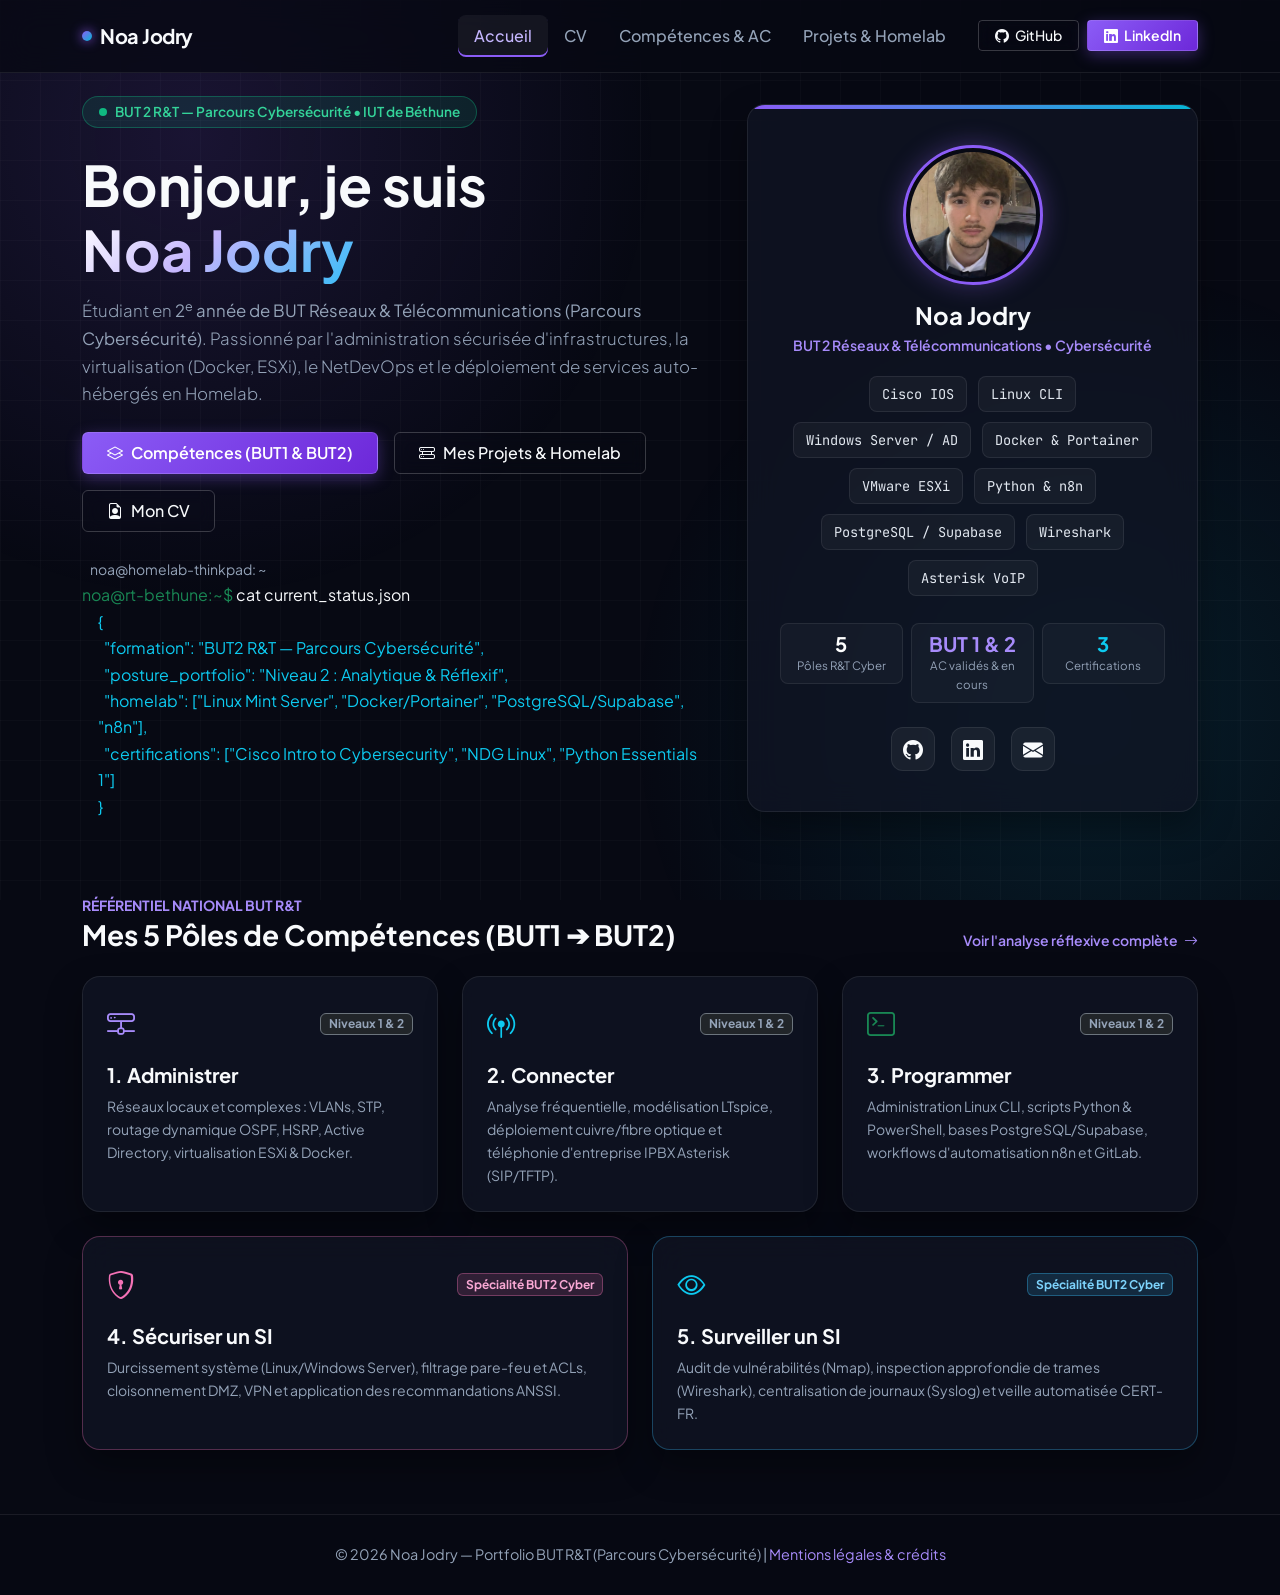
==== commit 93dc7e21: "Update portfolio title and content for cybersecurity" ====
--- a/index.html
+++ b/index.html
@@ -3,7 +3,7 @@
 <head>
   <meta charset="utf-8" />
   <meta name="viewport" content="width=device-width,initial-scale=1" />
-  <title>Noa Jodry — Portfolio R&T</title>
+  <title>Noa Jodry — Portfolio BUT R&T (Parcours Cybersécurité)</title>
   <link href="https://cdn.jsdelivr.net/npm/bootstrap@5.3.2/dist/css/bootstrap.min.css" rel="stylesheet">
   <link href="https://cdn.jsdelivr.net/npm/bootstrap-icons@1.11.3/font/bootstrap-icons.min.css" rel="stylesheet">
   <link rel="stylesheet" href="assets/css/style.css">
@@ -24,6 +24,7 @@
           <li class="nav-item"><a class="nav-link active" href="index.html">Accueil</a></li>
           <li class="nav-item"><a class="nav-link" href="cv.html">CV</a></li>
           <li class="nav-item"><a class="nav-link" href="competences.html">Compétences & AC</a></li>
+          <li class="nav-item"><a class="nav-link" href="projets.html">Projets & Homelab</a></li>
           <li class="nav-item ms-lg-3 mt-2 mt-lg-0">
             <a class="btn btn-outline-light btn-sm px-3" href="https://github.com/Nowaaa7" target="_blank" rel="noopener">
               <i class="bi bi-github me-1"></i> GitHub
@@ -42,38 +43,95 @@
   <section class="hero d-flex align-items-center">
     <div class="container">
       <div class="row align-items-center gy-5">
-        <div class="col-lg-7 reveal">
-          <div class="status-badge">
+        
+        <!-- Colonne gauche -->
+        <div class="col-lg-7 text-start reveal">
+          <div class="d-inline-flex align-items-center gap-2 px-3 py-1 mb-4 rounded-pill" 
+               style="background: rgba(16, 185, 129, 0.12); border: 1px solid rgba(16, 185, 129, 0.35); color: #34d399; font-size: 0.85rem; font-weight: 600;">
             <span class="status-pulse"></span>
-            Recherche d'alternance (24 mois) — Septembre 2026
-          </div>
-          <h1 class="display-4 fw-bold mb-3">
-            Bonjour, je suis <br><span class="name-gradient">Noa Jodry</span>
+            BUT 2 R&T — Parcours Cybersécurité • IUT de Béthune
+          </div>
+          
+          <h1 class="display-4 fw-bold mb-3" style="line-height: 1.15;">
+            Bonjour, je suis <br>
+            <span class="name-gradient">Noa Jodry</span>
           </h1>
-          <p class="lead text-muted mb-4 pe-lg-5">
-            Étudiant en <strong>BUT Réseaux & Télécommunications</strong> à l'IUT de Béthune. Passionné par les architectures réseau, l'administration système, la cybersécurité et l'automatisation.
+          
+          <p class="lead text-muted mb-4 pe-lg-4" style="font-size: 1.05rem;">
+            Étudiant en <strong>2<sup>e</sup> année de BUT Réseaux & Télécommunications (Parcours Cybersécurité)</strong>. Passionné par l'administration sécurisée d'infrastructures, la virtualisation (Docker, ESXi), le NetDevOps et le déploiement de services auto-hébergés en Homelab.
           </p>
-          <div class="d-flex flex-wrap gap-3">
+          
+          <div class="d-flex flex-wrap gap-3 mb-4">
             <a href="competences.html" class="btn btn-primary px-4 py-2">
-              <i class="bi bi-layers me-2"></i>Explorer mes Compétences & AC
+              <i class="bi bi-layers me-2"></i>Compétences (BUT1 & BUT2)
+            </a>
+            <a href="projets.html" class="btn btn-outline-light px-4 py-2">
+              <i class="bi bi-hdd-rack me-2"></i>Mes Projets & Homelab
             </a>
             <a href="cv.html" class="btn btn-outline-light px-4 py-2">
-              <i class="bi bi-file-earmark-person me-2"></i>Consulter mon CV
-            </a>
-          </div>
-        </div>
-
+              <i class="bi bi-file-earmark-person me-2"></i>Mon CV
+            </a>
+          </div>
+
+          <div class="terminal-window mt-4 pe-lg-3">
+            <div class="terminal-header">
+              <span class="term-dot term-red"></span>
+              <span class="term-dot term-yellow"></span>
+              <span class="term-dot term-green"></span>
+              <span class="ms-2 text-muted small">noa@homelab-thinkpad: ~</span>
+            </div>
+            <div class="terminal-body">
+              <div><span class="text-success">noa@rt-bethune:~$</span> cat current_status.json</div>
+              <div class="text-info ps-3">
+                {<br>
+                &nbsp;&nbsp;"formation": "BUT2 R&T — Parcours Cybersécurité",<br>
+                &nbsp;&nbsp;"posture_portfolio": "Niveau 2 : Analytique & Réflexif",<br>
+                &nbsp;&nbsp;"homelab": ["Linux Mint Server", "Docker/Portainer", "PostgreSQL/Supabase", "n8n"],<br>
+                &nbsp;&nbsp;"certifications": ["Cisco Intro to Cybersecurity", "NDG Linux", "Python Essentials 1"]<br>
+                }
+              </div>
+            </div>
+          </div>
+        </div>
+
+        <!-- Colonne droite -->
         <div class="col-lg-5 reveal delay-1">
           <div class="profile-card hover-lift">
             <img src="assets/img/profile.png" alt="Noa Jodry" class="profile-img mb-3">
             <h2 class="h4 fw-bold mb-1">Noa Jodry</h2>
-            <p class="text-primary small fw-semibold mb-3">BUT Réseaux & Télécommunications</p>
+            <p class="text-primary small fw-semibold mb-3">BUT 2 Réseaux & Télécommunications • Cybersécurité</p>
             
             <div class="d-flex flex-wrap justify-content-center gap-1 mb-4">
               <span class="skill-tag">Cisco IOS</span>
-              <span class="skill-tag">Linux / Windows Server</span>
-              <span class="skill-tag">Python</span>
-              <span class="skill-tag">VoIP / Asterisk</span>
+              <span class="skill-tag">Linux CLI</span>
+              <span class="skill-tag">Windows Server / AD</span>
+              <span class="skill-tag">Docker & Portainer</span>
+              <span class="skill-tag">VMware ESXi</span>
+              <span class="skill-tag">Python & n8n</span>
+              <span class="skill-tag">PostgreSQL / Supabase</span>
+              <span class="skill-tag">Wireshark</span>
+              <span class="skill-tag">Asterisk VoIP</span>
+            </div>
+
+            <div class="row g-2 mb-4 text-center">
+              <div class="col-4">
+                <div class="p-2 rounded-3" style="background: rgba(255,255,255,0.03); border: 1px solid var(--border-glass);">
+                  <div class="fw-bold text-white h5 mb-0">5</div>
+                  <div class="text-muted" style="font-size: 0.72rem;">Pôles R&T Cyber</div>
+                </div>
+              </div>
+              <div class="col-4">
+                <div class="p-2 rounded-3" style="background: rgba(255,255,255,0.03); border: 1px solid var(--border-glass);">
+                  <div class="fw-bold text-primary h5 mb-0">BUT 1 & 2</div>
+                  <div class="text-muted" style="font-size: 0.72rem;">AC validés & en cours</div>
+                </div>
+              </div>
+              <div class="col-4">
+                <div class="p-2 rounded-3" style="background: rgba(255,255,255,0.03); border: 1px solid var(--border-glass);">
+                  <div class="fw-bold text-info h5 mb-0">3</div>
+                  <div class="text-muted" style="font-size: 0.72rem;">Certifications</div>
+                </div>
+              </div>
             </div>
 
             <div class="d-flex justify-content-center gap-3">
@@ -83,46 +141,91 @@
               <a class="social-btn" href="https://www.linkedin.com/in/noa-jodry-8a71953a7/" target="_blank" rel="noopener" title="LinkedIn">
                 <i class="bi bi-linkedin fs-5"></i>
               </a>
-              <a class="social-btn" href="mailto:noajodry7@gmail.com" title="Me contacter par email">
+              <a class="social-btn" href="mailto:noajodry7@gmail.com" title="Email">
                 <i class="bi bi-envelope-fill fs-5"></i>
               </a>
             </div>
           </div>
         </div>
+
       </div>
 
-      <!-- Aperçu rapide des 3 pôles du référentiel -->
-      <div class="row g-4 mt-5 pt-4 reveal delay-2">
-        <div class="col-md-4">
-          <div class="glass-card p-4 h-100 hover-lift">
-            <div class="text-primary fs-3 mb-2"><i class="bi bi-hdd-network"></i></div>
-            <h3 class="h5 fw-bold">Administrer</h3>
-            <p class="text-muted small mb-0">Configuration de VLANs, routage inter-VLAN, Active Directory, scripts PowerShell et diagnostic Wireshark.</p>
-          </div>
-        </div>
-        <div class="col-md-4">
-          <div class="glass-card p-4 h-100 hover-lift">
-            <div class="text-info fs-3 mb-2"><i class="bi bi-broadcast-pin"></i></div>
-            <h3 class="h5 fw-bold">Connecter</h3>
-            <p class="text-muted small mb-0">Analyse de signaux, modélisation LTspice, déploiement de câblage cuivre/optique et téléphonie IP sous Asterisk.</p>
-          </div>
-        </div>
-        <div class="col-md-4">
-          <div class="glass-card p-4 h-100 hover-lift">
-            <div class="text-success fs-3 mb-2"><i class="bi bi-terminal"></i></div>
-            <h3 class="h5 fw-bold">Programmer</h3>
-            <p class="text-muted small mb-0">Administration Linux en CLI, algorithmique et traitement de données en Python, développement Web et GitLab.</p>
+      <!-- 5 Pôles R&T -->
+      <div class="mt-5 pt-4 reveal delay-2">
+        <div class="d-flex flex-wrap justify-content-between align-items-end mb-4">
+          <div>
+            <span class="text-primary small fw-bold text-uppercase">Référentiel National BUT R&T</span>
+            <h2 class="h3 fw-bold mb-0">Mes 5 Pôles de Compétences (BUT1 ➔ BUT2)</h2>
+          </div>
+          <a href="competences.html" class="text-primary text-decoration-none small fw-semibold">
+            Voir l'analyse réflexive complète <i class="bi bi-arrow-right ms-1"></i>
+          </a>
+        </div>
+
+        <div class="row g-4">
+          <div class="col-md-6 col-lg-4">
+            <div class="glass-card p-4 h-100 hover-lift text-start">
+              <div class="d-flex justify-content-between align-items-center mb-3">
+                <div class="text-primary fs-3"><i class="bi bi-hdd-network"></i></div>
+                <span class="badge bg-dark border border-secondary text-muted">Niveaux 1 & 2</span>
+              </div>
+              <h3 class="h5 fw-bold">1. Administrer</h3>
+              <p class="text-muted small mb-0">Réseaux locaux et complexes : VLANs, STP, routage dynamique OSPF, HSRP, Active Directory, virtualisation ESXi & Docker.</p>
+            </div>
+          </div>
+          <div class="col-md-6 col-lg-4">
+            <div class="glass-card p-4 h-100 hover-lift text-start">
+              <div class="d-flex justify-content-between align-items-center mb-3">
+                <div class="text-info fs-3"><i class="bi bi-broadcast-pin"></i></div>
+                <span class="badge bg-dark border border-secondary text-muted">Niveaux 1 & 2</span>
+              </div>
+              <h3 class="h5 fw-bold">2. Connecter</h3>
+              <p class="text-muted small mb-0">Analyse fréquentielle, modélisation LTspice, déploiement cuivre/fibre optique et téléphonie d'entreprise IPBX Asterisk (SIP/TFTP).</p>
+            </div>
+          </div>
+          <div class="col-md-6 col-lg-4">
+            <div class="glass-card p-4 h-100 hover-lift text-start">
+              <div class="d-flex justify-content-between align-items-center mb-3">
+                <div class="text-success fs-3"><i class="bi bi-terminal"></i></div>
+                <span class="badge bg-dark border border-secondary text-muted">Niveaux 1 & 2</span>
+              </div>
+              <h3 class="h5 fw-bold">3. Programmer</h3>
+              <p class="text-muted small mb-0">Administration Linux CLI, scripts Python & PowerShell, bases PostgreSQL/Supabase, workflows d'automatisation n8n et GitLab.</p>
+            </div>
+          </div>
+          <div class="col-md-6 col-lg-6">
+            <div class="glass-card p-4 h-100 hover-lift text-start" style="border-color: rgba(244, 114, 182, 0.3);">
+              <div class="d-flex justify-content-between align-items-center mb-3">
+                <div class="fs-3" style="color: #f472b6;"><i class="bi bi-shield-lock"></i></div>
+                <span class="badge" style="background: rgba(244, 114, 182, 0.15); color: #f9a8d4; border: 1px solid rgba(244, 114, 182, 0.35);">Spécialité BUT2 Cyber</span>
+              </div>
+              <h3 class="h5 fw-bold">4. Sécuriser un SI</h3>
+              <p class="text-muted small mb-0">Durcissement système (Linux/Windows Server), filtrage pare-feu et ACLs, cloisonnement DMZ, VPN et application des recommandations ANSSI.</p>
+            </div>
+          </div>
+          <div class="col-md-12 col-lg-6">
+            <div class="glass-card p-4 h-100 hover-lift text-start" style="border-color: rgba(56, 189, 248, 0.3);">
+              <div class="d-flex justify-content-between align-items-center mb-3">
+                <div class="text-info fs-3"><i class="bi bi-eye"></i></div>
+                <span class="badge" style="background: rgba(56, 189, 248, 0.15); color: #7dd3fc; border: 1px solid rgba(56, 189, 248, 0.35);">Spécialité BUT2 Cyber</span>
+              </div>
+              <h3 class="h5 fw-bold">5. Surveiller un SI</h3>
+              <p class="text-muted small mb-0">Audit de vulnérabilités (Nmap), inspection approfondie de trames (Wireshark), centralisation de journaux (Syslog) et veille automatisée CERT-FR.</p>
+            </div>
           </div>
         </div>
       </div>
+
     </div>
   </section>
 
   <footer class="site-footer text-center">
     <div class="container">
-      <p class="mb-0 text-muted">© <span id="year"></span> Noa Jodry — Portfolio BUT R&T | <a href="mentions_legales.html">Mentions légales & crédits</a></p>
+      <p class="mb-0 text-muted">© <span id="year"></span> Noa Jodry — Portfolio BUT R&T (Parcours Cybersécurité) | <a href="mentions_legales.html">Mentions légales & crédits</a></p>
     </div>
   </footer>
+
+  <button id="backToTop" title="Remonter en haut"><i class="bi bi-arrow-up"></i></button>
 
   <script src="https://cdn.jsdelivr.net/npm/bootstrap@5.3.2/dist/js/bootstrap.bundle.min.js"></script>
   <script src="assets/js/main.js"></script>
